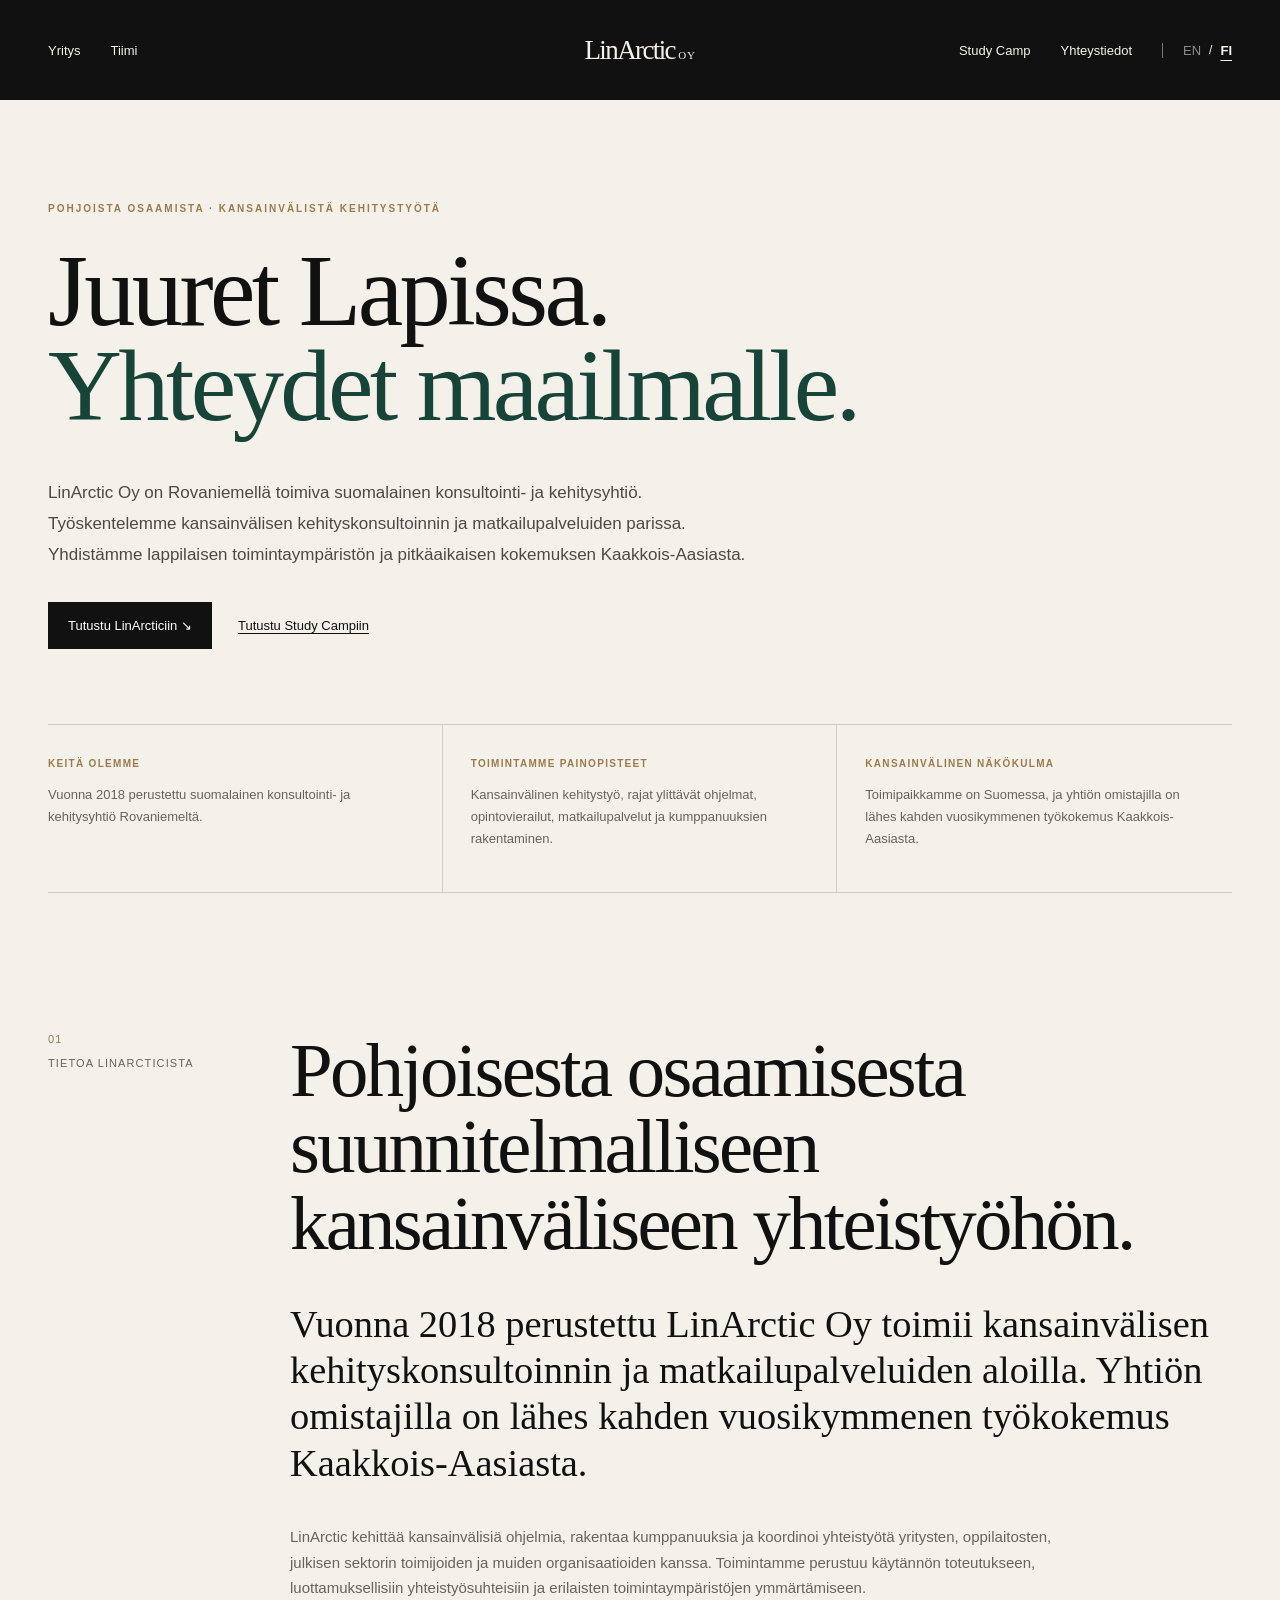
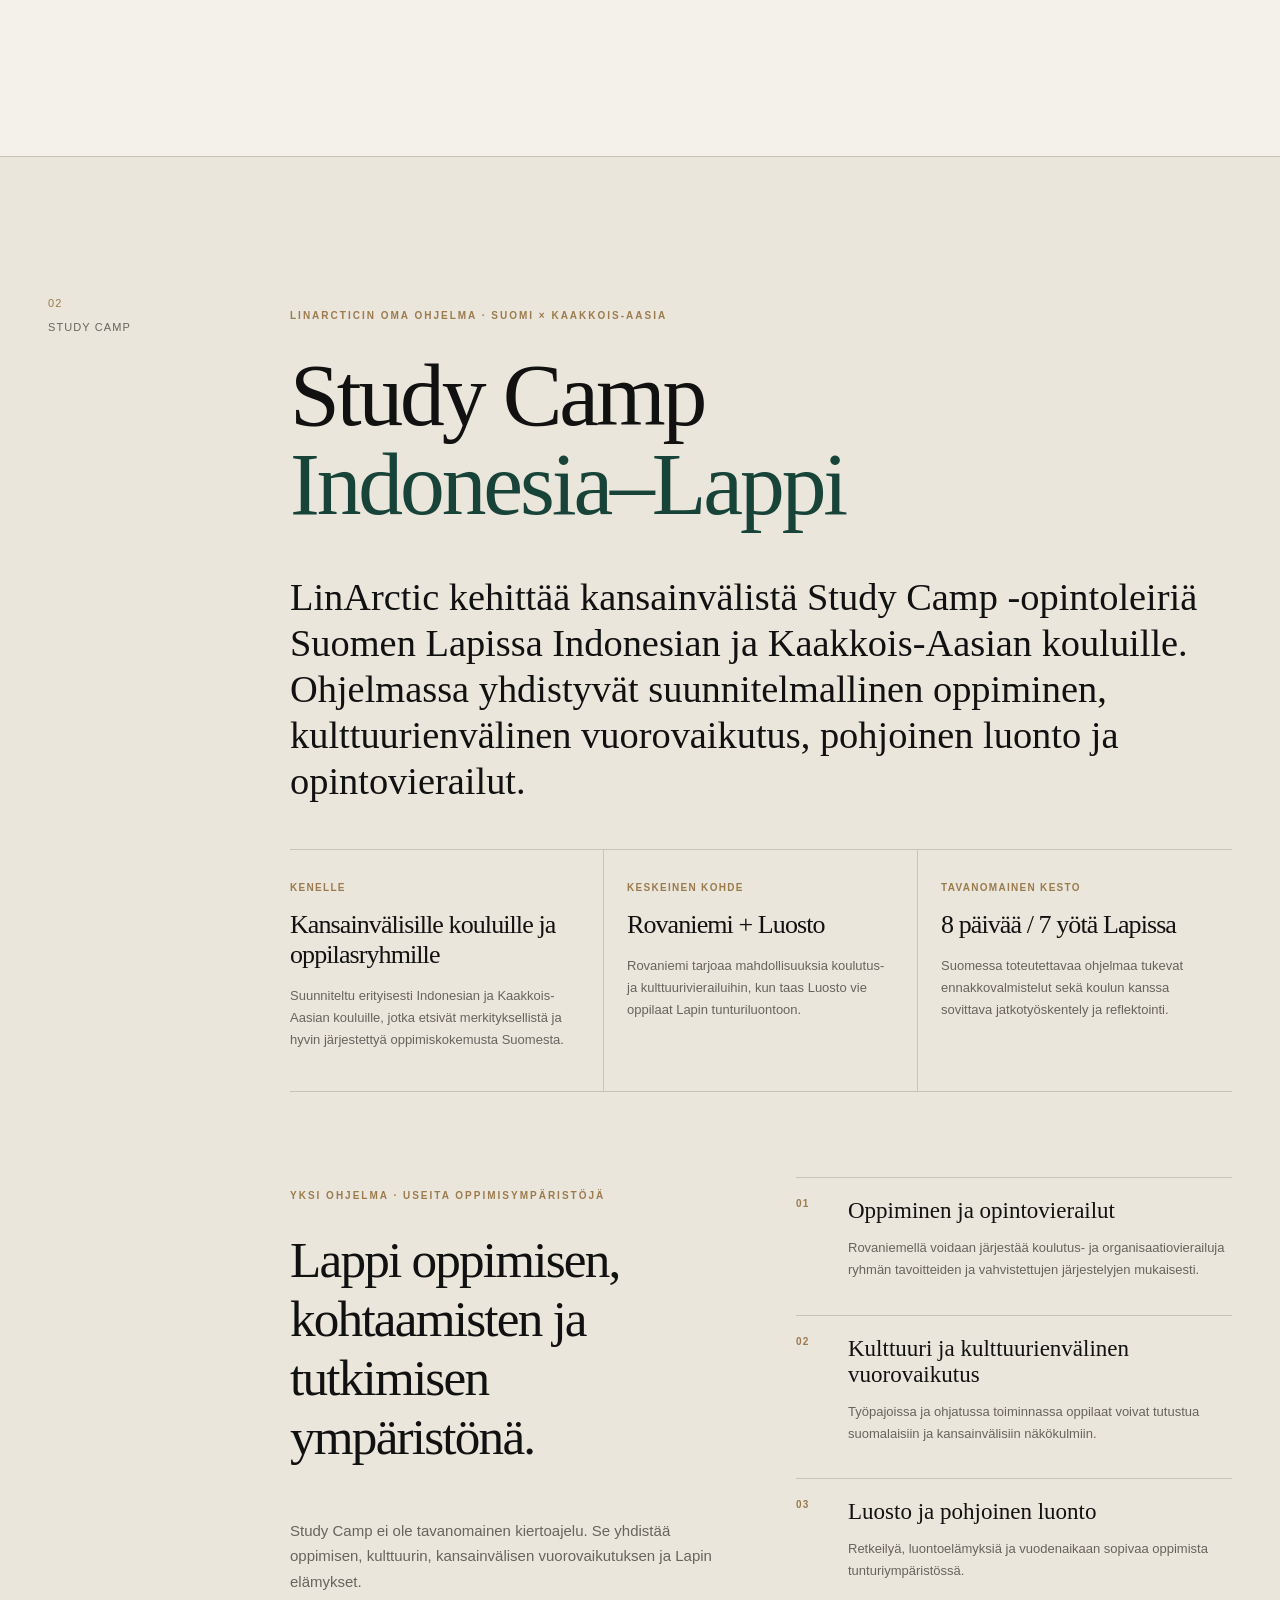
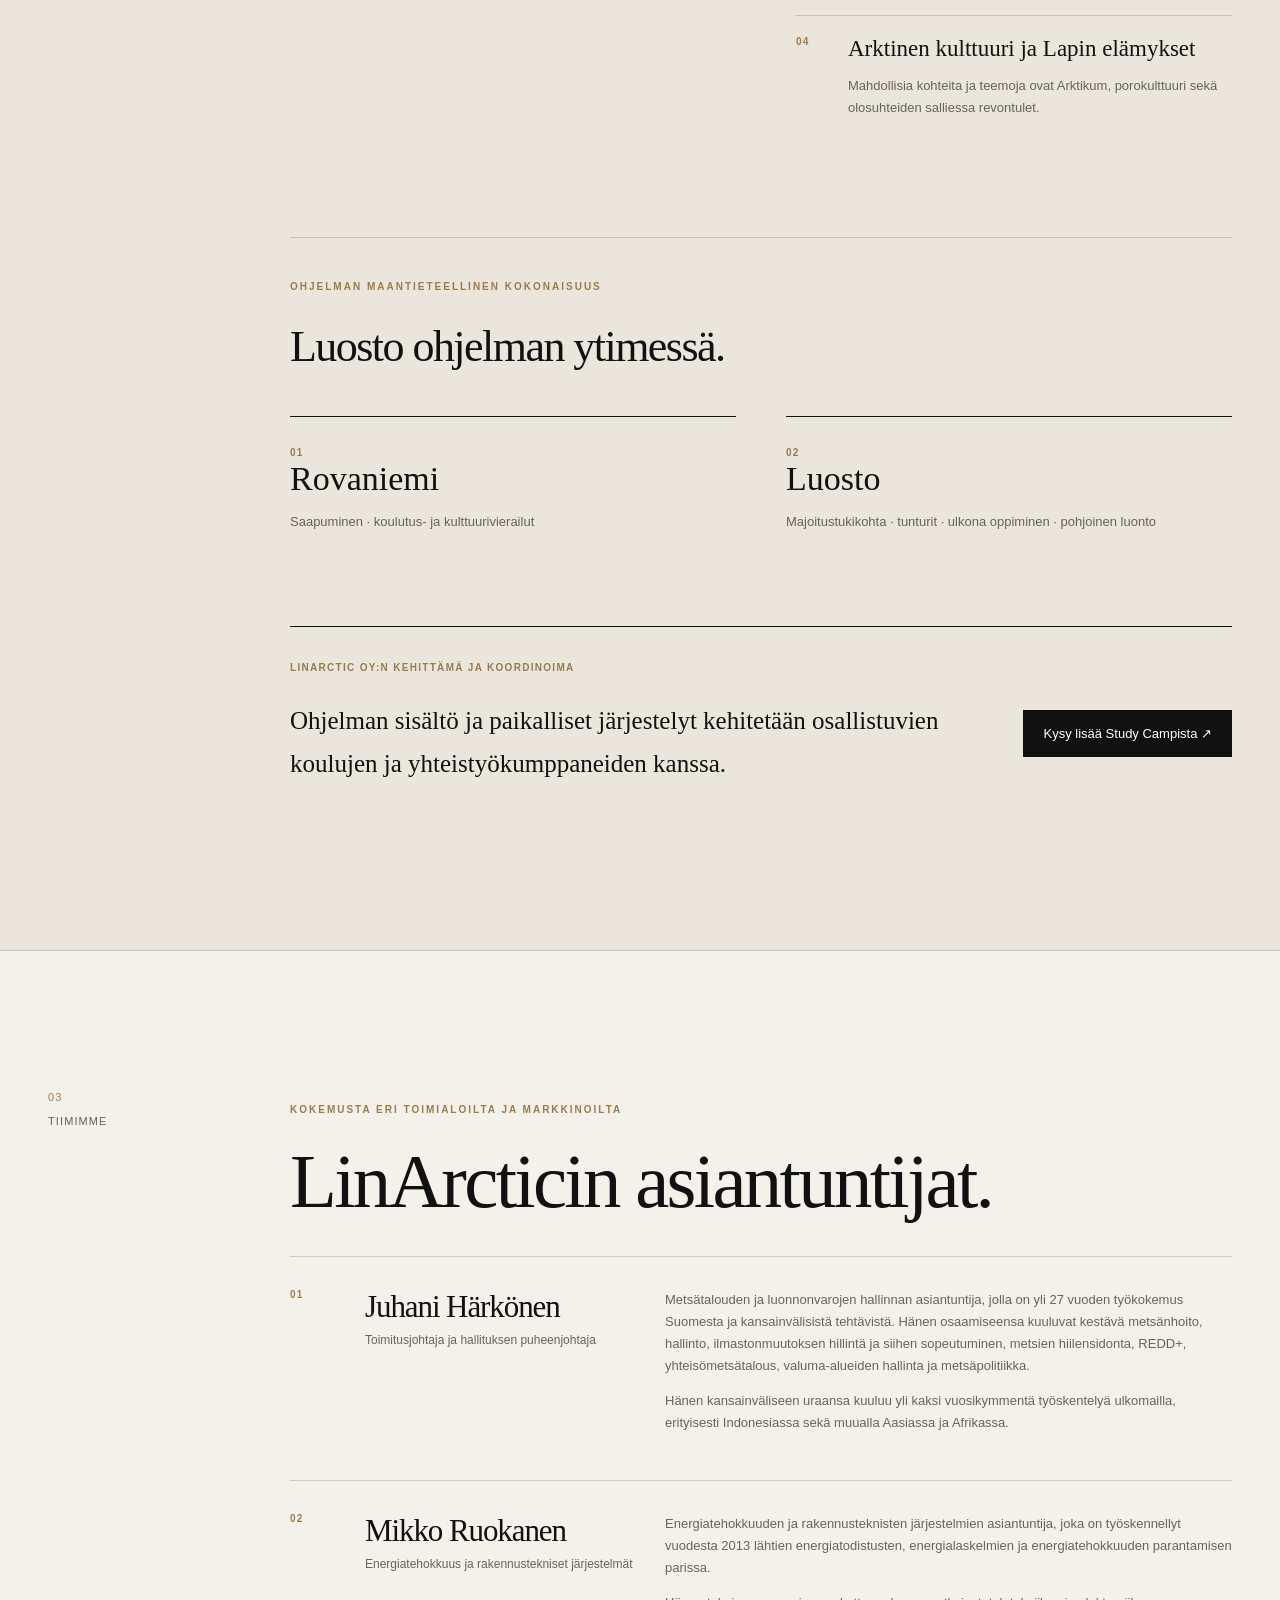
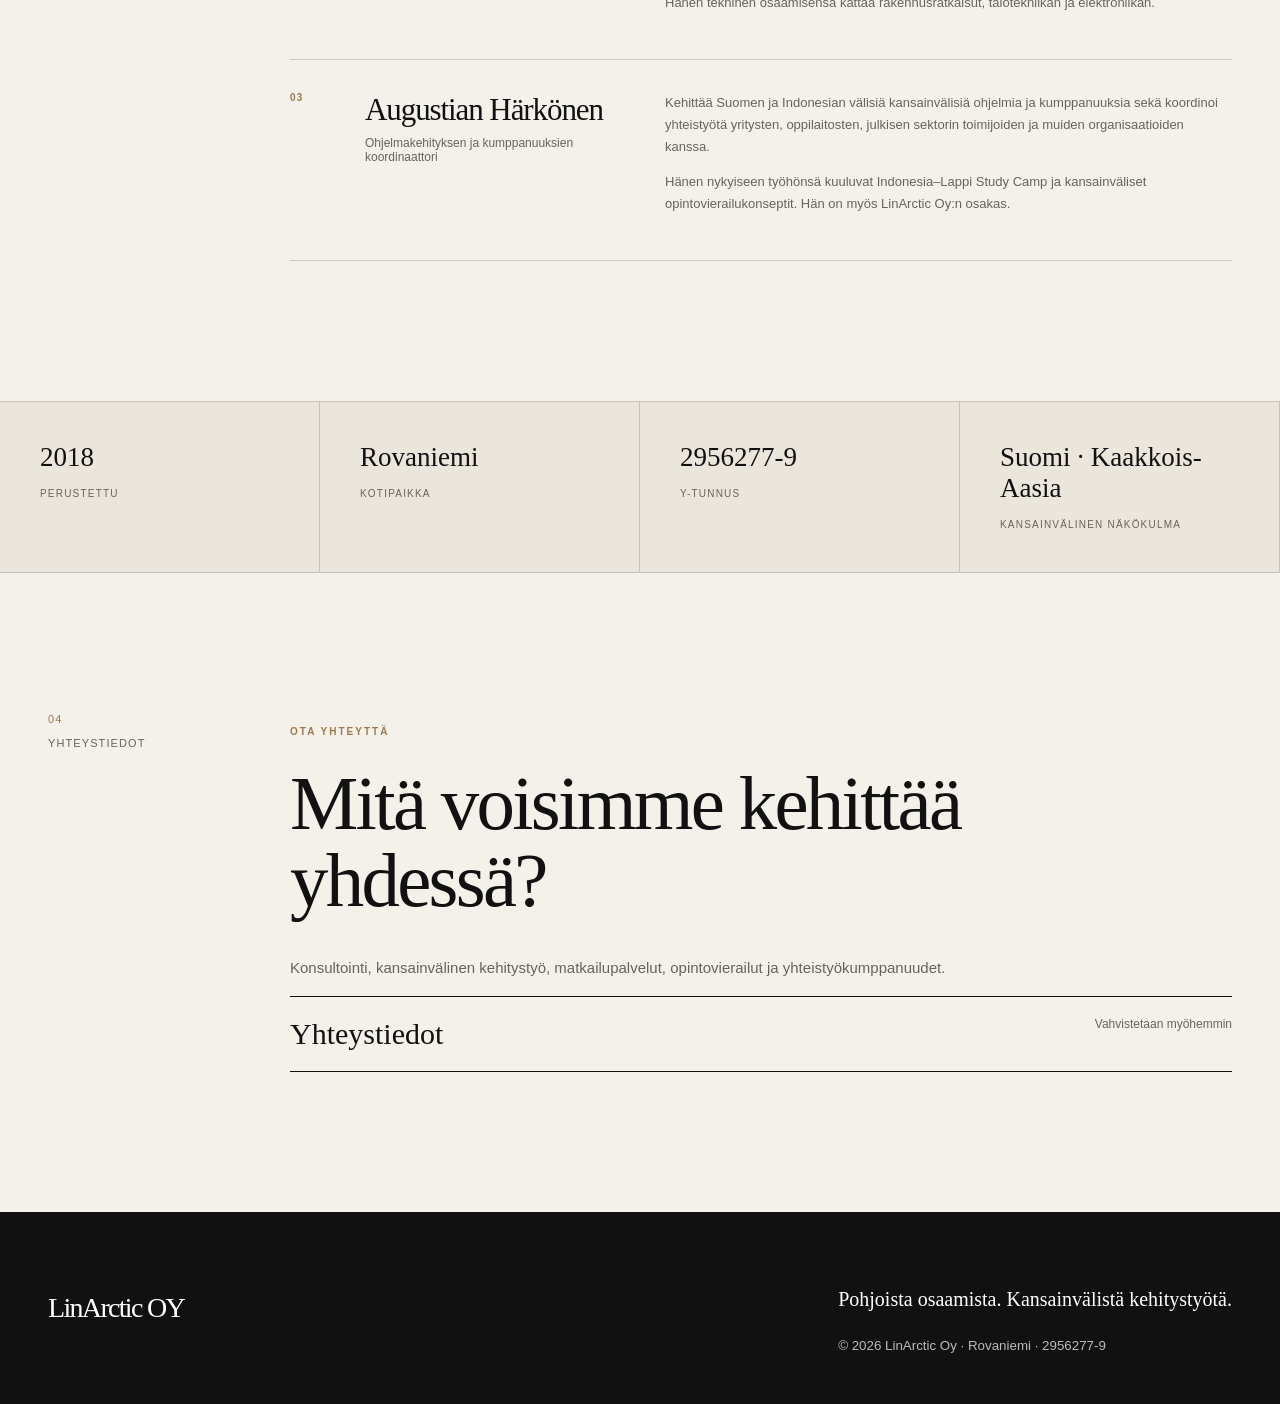
==== fi.html @ 610b87d0 "f" ====
<!doctype html><html lang="fi"><head><meta charset="utf-8"><meta name="viewport" content="width=device-width,initial-scale=1"><meta name="description" content="LinArctic Oy on Rovaniemellä toimiva suomalainen kansainvälisen kehityskonsultoinnin ja matkailupalveluiden yritys."><meta name="theme-color" content="#111111"><title>LinArctic Oy — Pohjoista osaamista · Kansainvälistä kehitystyötä</title><link rel="alternate" hreflang="en" href="index.html"><link rel="alternate" hreflang="fi" href="fi.html"><link rel="stylesheet" href="styles.css"></head><body id="top"><header><div class="nav"><nav class="links"><a href="#about">Yritys</a><a href="#team">Tiimi</a></nav><a class="brand" href="#top" aria-label="LinArctic Oy">LinArctic<span style="font-size:11px;letter-spacing:.06em"> OY</span></a><div class="links right"><a href="#studycamp">Study Camp</a><a href="#contact">Yhteystiedot</a><div class="switch" role="group" aria-label="Language / Kieli"><a href="index.html" lang="en" >EN</a><span>/</span><a href="fi.html" lang="fi" aria-current="page">FI</a></div></div><button class="menu-button" aria-expanded="false" aria-controls="mobile">☰ Menu</button></div><nav class="mobile" id="mobile"><a href="#about">Yritys</a><a href="#team">Tiimi</a><a href="#studycamp">Study Camp</a><a href="#contact">Yhteystiedot</a><div class="switch" role="group" aria-label="Language / Kieli"><a href="index.html" lang="en" >EN</a><span>/</span><a href="fi.html" lang="fi" aria-current="page">FI</a></div></nav></header><main><section class="hero"><p class="eyebrow">POHJOISTA OSAAMISTA · KANSAINVÄLISTÄ KEHITYSTYÖTÄ</p><h1>Juuret Lapissa.<br><span>Yhteydet maailmalle.</span></h1><p class="lead">LinArctic Oy on Rovaniemellä toimiva suomalainen konsultointi- ja kehitysyhtiö. Työskentelemme kansainvälisen kehityskonsultoinnin ja matkailupalveluiden parissa. Yhdistämme lappilaisen toimintaympäristön ja pitkäaikaisen kokemuksen Kaakkois-Aasiasta.</p><div class="buttons"><a class="button" href="#about">Tutustu LinArcticiin ↘</a><a class="textbutton" href="#studycamp">Tutustu Study Campiin</a></div><div class="overview"><article><span class="small-label">Keitä olemme</span><p>Vuonna 2018 perustettu suomalainen konsultointi- ja kehitysyhtiö Rovaniemeltä.</p></article><article><span class="small-label">Toimintamme painopisteet</span><p>Kansainvälinen kehitystyö, rajat ylittävät ohjelmat, opintovierailut, matkailupalvelut ja kumppanuuksien rakentaminen.</p></article><article><span class="small-label">Kansainvälinen näkökulma</span><p>Toimipaikkamme on Suomessa, ja yhtiön omistajilla on lähes kahden vuosikymmenen työkokemus Kaakkois-Aasiasta.</p></article></div></section><section class="section" id="about"><div class="shell split"><div class="side-label"><span>01</span>Tietoa LinArcticista</div><div><h2>Pohjoisesta osaamisesta suunnitelmalliseen kansainväliseen yhteistyöhön.</h2><p class="intro-large">Vuonna 2018 perustettu LinArctic Oy toimii kansainvälisen kehityskonsultoinnin ja matkailupalveluiden aloilla. Yhtiön omistajilla on lähes kahden vuosikymmenen työkokemus Kaakkois-Aasiasta.</p><p class="main-copy">LinArctic kehittää kansainvälisiä ohjelmia, rakentaa kumppanuuksia ja koordinoi yhteistyötä yritysten, oppilaitosten, julkisen sektorin toimijoiden ja muiden organisaatioiden kanssa. Toimintamme perustuu käytännön toteutukseen, luottamuksellisiin yhteistyösuhteisiin ja erilaisten toimintaympäristöjen ymmärtämiseen.</p></div></div></section><section class="section tinted" id="studycamp"><div class="shell split"><div class="side-label"><span>02</span>Study Camp</div><div><p class="eyebrow">LINARCTICIN OMA OHJELMA · SUOMI × KAAKKOIS-AASIA</p><h2 class="programme-title">Study Camp<br><span class="accent">Indonesia–Lappi</span></h2><p class="programme-lead">LinArctic kehittää kansainvälistä Study Camp -opintoleiriä Suomen Lapissa Indonesian ja Kaakkois-Aasian kouluille. Ohjelmassa yhdistyvät suunnitelmallinen oppiminen, kulttuurienvälinen vuorovaikutus, pohjoinen luonto ja opintovierailut.</p><div class="facts"><article><span class="small-label">Kenelle</span><h3>Kansainvälisille kouluille ja oppilasryhmille</h3><p>Suunniteltu erityisesti Indonesian ja Kaakkois-Aasian kouluille, jotka etsivät merkityksellistä ja hyvin järjestettyä oppimiskokemusta Suomesta.</p></article><article><span class="small-label">Keskeinen kohde</span><h3>Rovaniemi + Luosto</h3><p>Rovaniemi tarjoaa mahdollisuuksia koulutus- ja kulttuurivierailuihin, kun taas Luosto vie oppilaat Lapin tunturiluontoon.</p></article><article><span class="small-label">Tavanomainen kesto</span><h3>8 päivää / 7 yötä Lapissa</h3><p>Suomessa toteutettavaa ohjelmaa tukevat ennakkovalmistelut sekä koulun kanssa sovittava jatkotyöskentely ja reflektointi.</p></article></div><div class="steps"><div><p class="eyebrow">YKSI OHJELMA · USEITA OPPIMISYMPÄRISTÖJÄ</p><h3>Lappi oppimisen, kohtaamisten ja tutkimisen ympäristönä.</h3><p class="main-copy">Study Camp ei ole tavanomainen kiertoajelu. Se yhdistää oppimisen, kulttuurin, kansainvälisen vuorovaikutuksen ja Lapin elämykset.</p></div><div><div class="step"><span class="small-label">01</span><div><b>Oppiminen ja opintovierailut</b><p>Rovaniemellä voidaan järjestää koulutus- ja organisaatiovierailuja ryhmän tavoitteiden ja vahvistettujen järjestelyjen mukaisesti.</p></div></div><div class="step"><span class="small-label">02</span><div><b>Kulttuuri ja kulttuurienvälinen vuorovaikutus</b><p>Työpajoissa ja ohjatussa toiminnassa oppilaat voivat tutustua suomalaisiin ja kansainvälisiin näkökulmiin.</p></div></div><div class="step"><span class="small-label">03</span><div><b>Luosto ja pohjoinen luonto</b><p>Retkeilyä, luontoelämyksiä ja vuodenaikaan sopivaa oppimista tunturiympäristössä.</p></div></div><div class="step"><span class="small-label">04</span><div><b>Arktinen kulttuuri ja Lapin elämykset</b><p>Mahdollisia kohteita ja teemoja ovat Arktikum, porokulttuuri sekä olosuhteiden salliessa revontulet.</p></div></div></div></div><div class="route"><p class="eyebrow">OHJELMAN MAANTIETEELLINEN KOKONAISUUS</p><h3>Luosto ohjelman ytimessä.</h3><div class="route-grid"><div><span class="small-label">01</span><br><strong>Rovaniemi</strong><p>Saapuminen · koulutus- ja kulttuurivierailut</p></div><div><span class="small-label">02</span><br><strong>Luosto</strong><p>Majoitustukikohta · tunturit · ulkona oppiminen · pohjoinen luonto</p></div></div></div><div class="enquiry"><div><span class="small-label">LinArctic Oy:n kehittämä ja koordinoima</span><p>Ohjelman sisältö ja paikalliset järjestelyt kehitetään osallistuvien koulujen ja yhteistyökumppaneiden kanssa.</p></div><a class="button" href="#contact">Kysy lisää Study Campista ↗</a></div></div></div></section><section class="section" id="team"><div class="shell split"><div class="side-label"><span>03</span>Tiimimme</div><div><p class="eyebrow">KOKEMUSTA ERI TOIMIALOILTA JA MARKKINOILTA</p><h2>LinArcticin asiantuntijat.</h2><div class="team"><article class="person"><span class="small-label">01</span><div><h3>Juhani Härkönen</h3><div class="role">Toimitusjohtaja ja hallituksen puheenjohtaja</div></div><div class="bio"><p>Metsätalouden ja luonnonvarojen hallinnan asiantuntija, jolla on yli 27 vuoden työkokemus Suomesta ja kansainvälisistä tehtävistä. Hänen osaamiseensa kuuluvat kestävä metsänhoito, hallinto, ilmastonmuutoksen hillintä ja siihen sopeutuminen, metsien hiilensidonta, REDD+, yhteisömetsätalous, valuma-alueiden hallinta ja metsäpolitiikka.</p><p>Hänen kansainväliseen uraansa kuuluu yli kaksi vuosikymmentä työskentelyä ulkomailla, erityisesti Indonesiassa sekä muualla Aasiassa ja Afrikassa.</p></div></article><article class="person"><span class="small-label">02</span><div><h3>Mikko Ruokanen</h3><div class="role">Energiatehokkuus ja rakennustekniset järjestelmät</div></div><div class="bio"><p>Energiatehokkuuden ja rakennusteknisten järjestelmien asiantuntija, joka on työskennellyt vuodesta 2013 lähtien energiatodistusten, energialaskelmien ja energiatehokkuuden parantamisen parissa.</p><p>Hänen tekninen osaamisensa kattaa rakennusratkaisut, talotekniikan ja elektroniikan.</p></div></article><article class="person"><span class="small-label">03</span><div><h3>Augustian Härkönen</h3><div class="role">Ohjelmakehityksen ja kumppanuuksien koordinaattori</div></div><div class="bio"><p>Kehittää Suomen ja Indonesian välisiä kansainvälisiä ohjelmia ja kumppanuuksia sekä koordinoi yhteistyötä yritysten, oppilaitosten, julkisen sektorin toimijoiden ja muiden organisaatioiden kanssa.</p><p>Hänen nykyiseen työhönsä kuuluvat Indonesia–Lappi Study Camp ja kansainväliset opintovierailukonseptit. Hän on myös LinArctic Oy:n osakas.</p></div></article></div></div></div></section><div class="stats"><div><strong>2018</strong><span>Perustettu</span></div><div><strong>Rovaniemi</strong><span>Kotipaikka</span></div><div><strong>2956277-9</strong><span>Y-tunnus</span></div><div><strong>Suomi · Kaakkois-Aasia</strong><span>Kansainvälinen näkökulma</span></div></div><section class="section" id="contact"><div class="shell split"><div class="side-label"><span>04</span>Yhteystiedot</div><div><p class="eyebrow">OTA YHTEYTTÄ</p><h2>Mitä voisimme kehittää yhdessä?</h2><p class="main-copy">Konsultointi, kansainvälinen kehitystyö, matkailupalvelut, opintovierailut ja yhteistyökumppanuudet.</p><div class="pending"><span>Yhteystiedot</span><em>Vahvistetaan myöhemmin</em></div></div></div></section></main><footer><div class="foot"><div class="brand">LinArctic OY</div><div><p>Pohjoista osaamista. Kansainvälistä kehitystyötä.</p><small>© 2026 LinArctic Oy · Rovaniemi · 2956277-9</small></div></div></footer><script src="script.js"></script></body></html>
---- styles.css ----
:root{--paper:#f4f1eb;--paper2:#ebe6dc;--ink:#111;--muted:#67635d;--pine:#174338;--accent:#9b7b4d;--line:rgba(17,17,17,.16);--display:Georgia,serif;--sans:Arial,Helvetica,sans-serif}*{box-sizing:border-box}html{scroll-behavior:smooth}body{margin:0;background:var(--paper);color:var(--ink);font-family:var(--sans)}a{color:inherit;text-decoration:none}h1,h2,h3{font-family:var(--display);font-weight:400;margin-top:0;letter-spacing:-.035em}p{line-height:1.7}header{background:#111;color:#f6f2e9;position:sticky;top:0;z-index:10}.nav{max-width:1440px;margin:auto;min-height:100px;padding:0 48px;display:grid;grid-template-columns:1fr auto 1fr;gap:30px;align-items:center}.links{display:flex;gap:30px;align-items:center}.links.right{justify-content:flex-end}.links a{font-size:13px}.brand{font-family:Georgia,serif;font-size:27px;letter-spacing:-.06em;white-space:nowrap}.switch{display:flex;align-items:center;gap:8px;border-left:1px solid #777;padding-left:20px;font-size:12px}.switch a{opacity:.55}.switch a[aria-current=page]{opacity:1;font-weight:bold;text-decoration:underline;text-underline-offset:5px}.menu-button{display:none}.mobile{display:none}.hero,.shell{max-width:1440px;margin:auto;padding-left:48px;padding-right:48px}.hero{padding-top:90px}.eyebrow{color:var(--accent);text-transform:uppercase;font-size:10px;font-weight:bold;letter-spacing:.20em;margin-bottom:26px}.hero h1{max-width:1150px;font-size:clamp(65px,8vw,120px);line-height:.93;margin-bottom:45px}.hero h1 span,.accent{color:var(--pine)}.lead{font-size:17px;color:#4d4944;max-width:720px;line-height:1.8}.buttons{display:flex;gap:26px;align-items:center;margin:32px 0 75px}.button{background:#111;color:white;padding:16px 20px;font-size:13px}.textbutton{font-size:13px;border-bottom:1px solid}.overview{display:grid;grid-template-columns:repeat(3,1fr);border-top:1px solid var(--line);border-bottom:1px solid var(--line)}.overview article{padding:28px;border-right:1px solid var(--line)}.overview article:first-child{padding-left:0}.overview article:last-child{border-right:0}.small-label{font-size:10px;text-transform:uppercase;letter-spacing:.13em;color:var(--accent);font-weight:700}.overview p{color:var(--muted);font-size:13px}.section{padding:140px 0}.section.tinted{background:var(--paper2);border-top:1px solid var(--line);border-bottom:1px solid var(--line)}.split{display:grid;grid-template-columns:170px 1fr;gap:72px}.side-label{font-size:11px;letter-spacing:.1em;color:var(--muted);text-transform:uppercase}.side-label span{display:block;color:var(--accent);margin-bottom:12px}.section h2{font-size:clamp(50px,6vw,84px);line-height:1;margin-bottom:35px}.intro-large{font-family:Georgia,serif;font-size:clamp(27px,3vw,41px);line-height:1.2;max-width:1000px}.main-copy{color:var(--muted);max-width:800px;font-size:15px}.programme-title{font-size:clamp(55px,7vw,97px)!important}.programme-lead{font-family:Georgia,serif;font-size:clamp(27px,3vw,43px);line-height:1.2;margin:45px 0}.facts{display:grid;grid-template-columns:repeat(3,1fr);border-top:1px solid var(--line);border-bottom:1px solid var(--line)}.facts article{padding:27px 23px;border-right:1px solid var(--line)}.facts article:first-child{padding-left:0}.facts article:last-child{border-right:0}.facts h3{font-size:26px;margin:15px 0}.facts p,.step p{color:var(--muted);font-size:13px}.steps{display:grid;grid-template-columns:1fr 1fr;gap:70px;margin-top:85px}.steps h3{font-size:clamp(36px,4vw,57px)}.step{display:grid;grid-template-columns:40px 1fr;gap:12px;border-top:1px solid var(--line);padding:20px 0}.step b{font-family:Georgia,serif;font-weight:400;font-size:23px}.route{border-top:1px solid var(--line);margin-top:85px;padding-top:30px}.route h3{font-size:44px}.route-grid{display:grid;grid-template-columns:1fr 1fr;gap:50px;margin-top:30px}.route-grid div{border-top:1px solid var(--ink);padding-top:25px}.route-grid strong{font-family:Georgia,serif;font-size:34px;font-weight:normal}.route-grid p{color:var(--muted);font-size:13px}.enquiry{border-top:1px solid var(--ink);display:flex;align-items:center;justify-content:space-between;gap:30px;margin-top:80px;padding-top:30px}.enquiry p{font-family:Georgia,serif;font-size:25px;max-width:650px}.team{border-top:1px solid var(--line)}.person{display:grid;grid-template-columns:45px 270px 1fr;gap:30px;border-bottom:1px solid var(--line);padding:32px 0}.person h3{font-size:31px;margin-bottom:8px}.person .role{font-size:12px;color:var(--muted)}.bio p{font-size:13px;color:var(--muted);margin-top:0}.stats{background:var(--paper2);display:grid;grid-template-columns:repeat(4,1fr);border-top:1px solid var(--line);border-bottom:1px solid var(--line)}.stats div{padding:40px;border-right:1px solid var(--line)}.stats strong{display:block;font-family:Georgia,serif;font-size:27px;font-weight:normal;margin-bottom:10px}.stats span{font-size:10px;text-transform:uppercase;letter-spacing:.12em;color:var(--muted)}.pending{border-top:1px solid;border-bottom:1px solid;padding:20px 0;display:flex;justify-content:space-between;font-family:Georgia,serif;font-size:30px}.pending em{font-family:Arial,sans-serif;color:var(--muted);font-size:12px;font-style:normal}footer{background:#111;color:white;padding:50px 48px}.foot{max-width:1344px;margin:auto;display:flex;justify-content:space-between;align-items:center;gap:40px}.foot .brand{font-size:28px}.foot p{font-family:Georgia,serif;font-size:20px}.foot small{color:#bbb}@media(max-width:980px){.nav{grid-template-columns:1fr auto;min-height:80px;padding:0 22px}.links{display:none}.brand{font-size:25px}.menu-button{display:block;border:1px solid #666;background:transparent;color:white;padding:10px 14px;cursor:pointer}.mobile.open{display:flex;flex-direction:column;padding:20px 22px;gap:20px;border-top:1px solid #333}.mobile a{font-size:16px}.mobile .switch{border-left:0;padding:0}.hero,.shell{padding-left:22px;padding-right:22px}.hero{padding-top:55px}.hero h1{font-size:clamp(50px,13vw,80px)}.split{grid-template-columns:1fr;gap:30px}.section{padding:95px 0}.overview,.facts,.steps,.route-grid{grid-template-columns:1fr}.overview article,.facts article{border-right:0;border-bottom:1px solid var(--line);padding-left:0}.steps{gap:30px}.person{grid-template-columns:40px 1fr}.bio{grid-column:2}.stats{grid-template-columns:repeat(2,1fr)}.enquiry{align-items:flex-start;flex-direction:column}}@media(max-width:620px){.hero h1{font-size:clamp(48px,14vw,67px)}.section h2{font-size:clamp(44px,11vw,65px)}.buttons,.foot{flex-direction:column;align-items:flex-start}.facts h3{font-size:25px}.person{grid-template-columns:1fr;gap:8px}.bio{grid-column:1}.stats{grid-template-columns:1fr}.stats div{padding:25px}.pending{flex-direction:column;gap:12px;font-size:24px}.foot{gap:5px}footer{padding:35px 22px}}
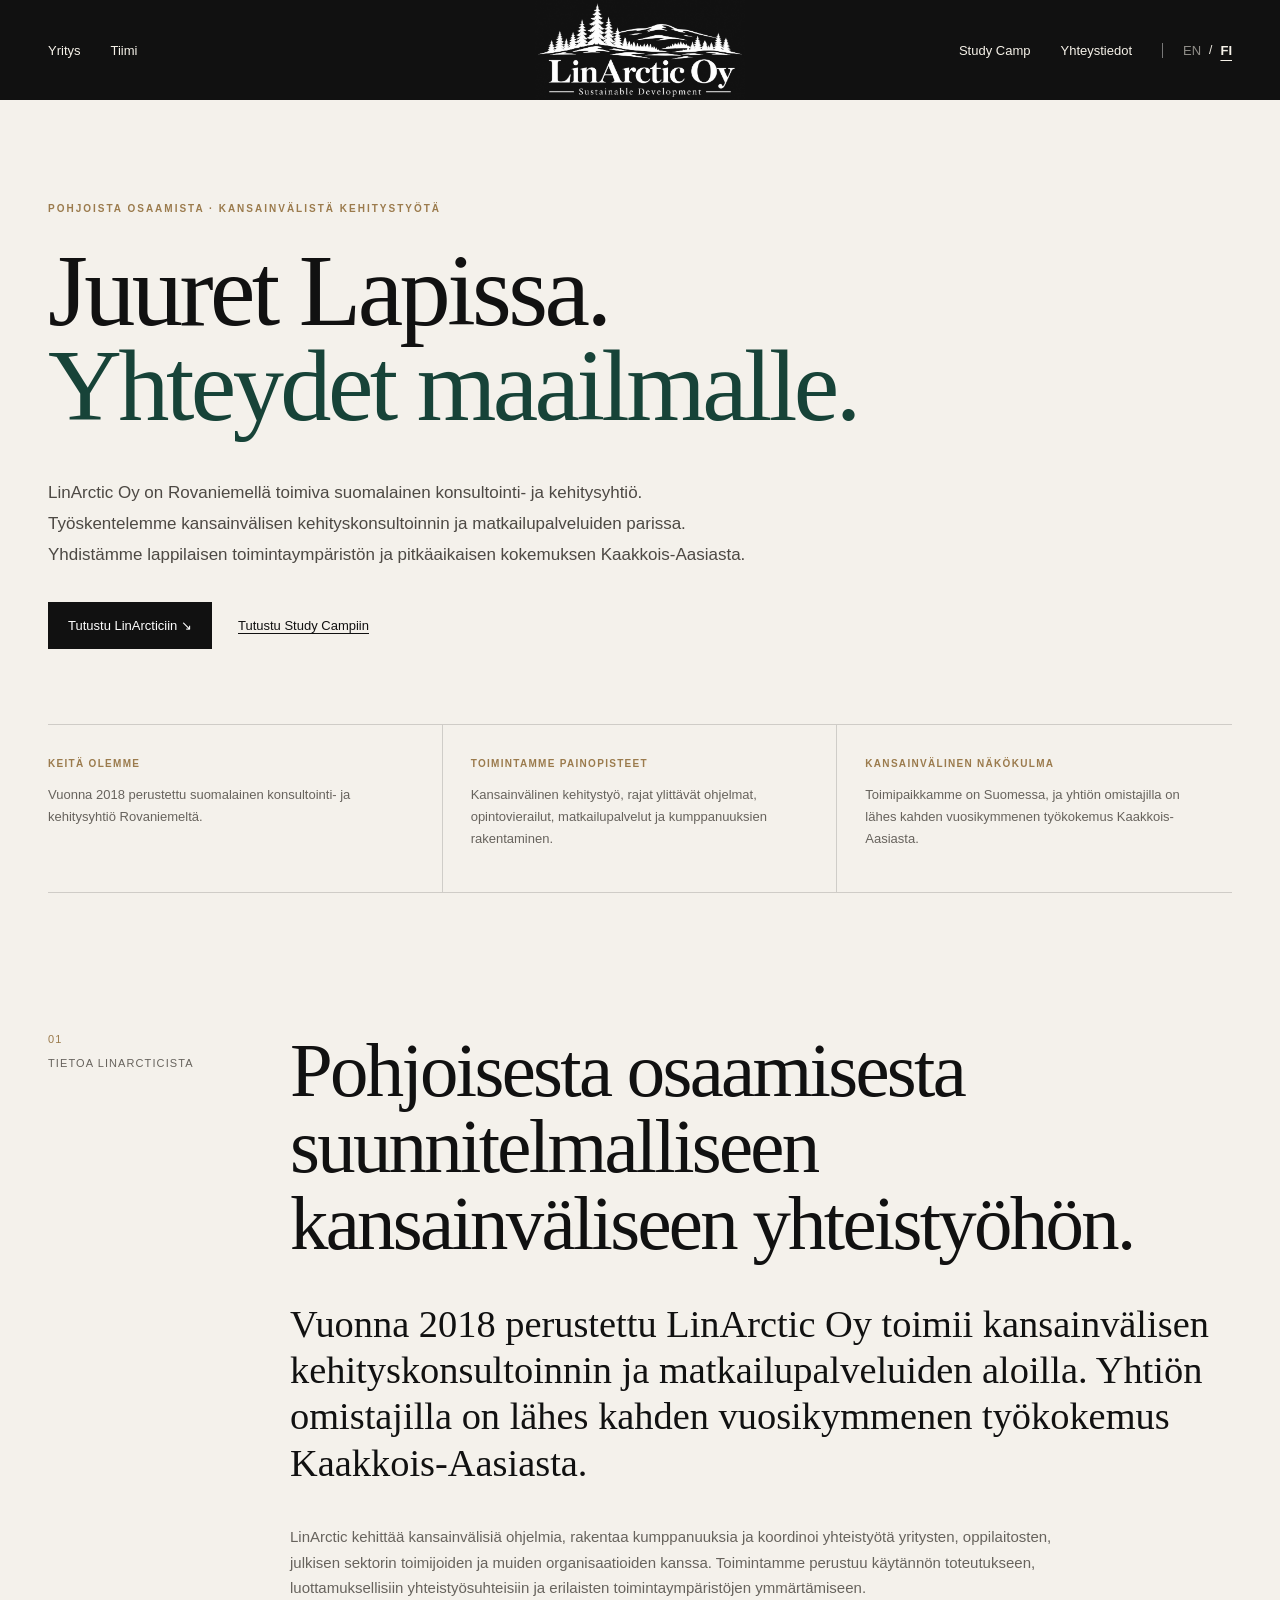
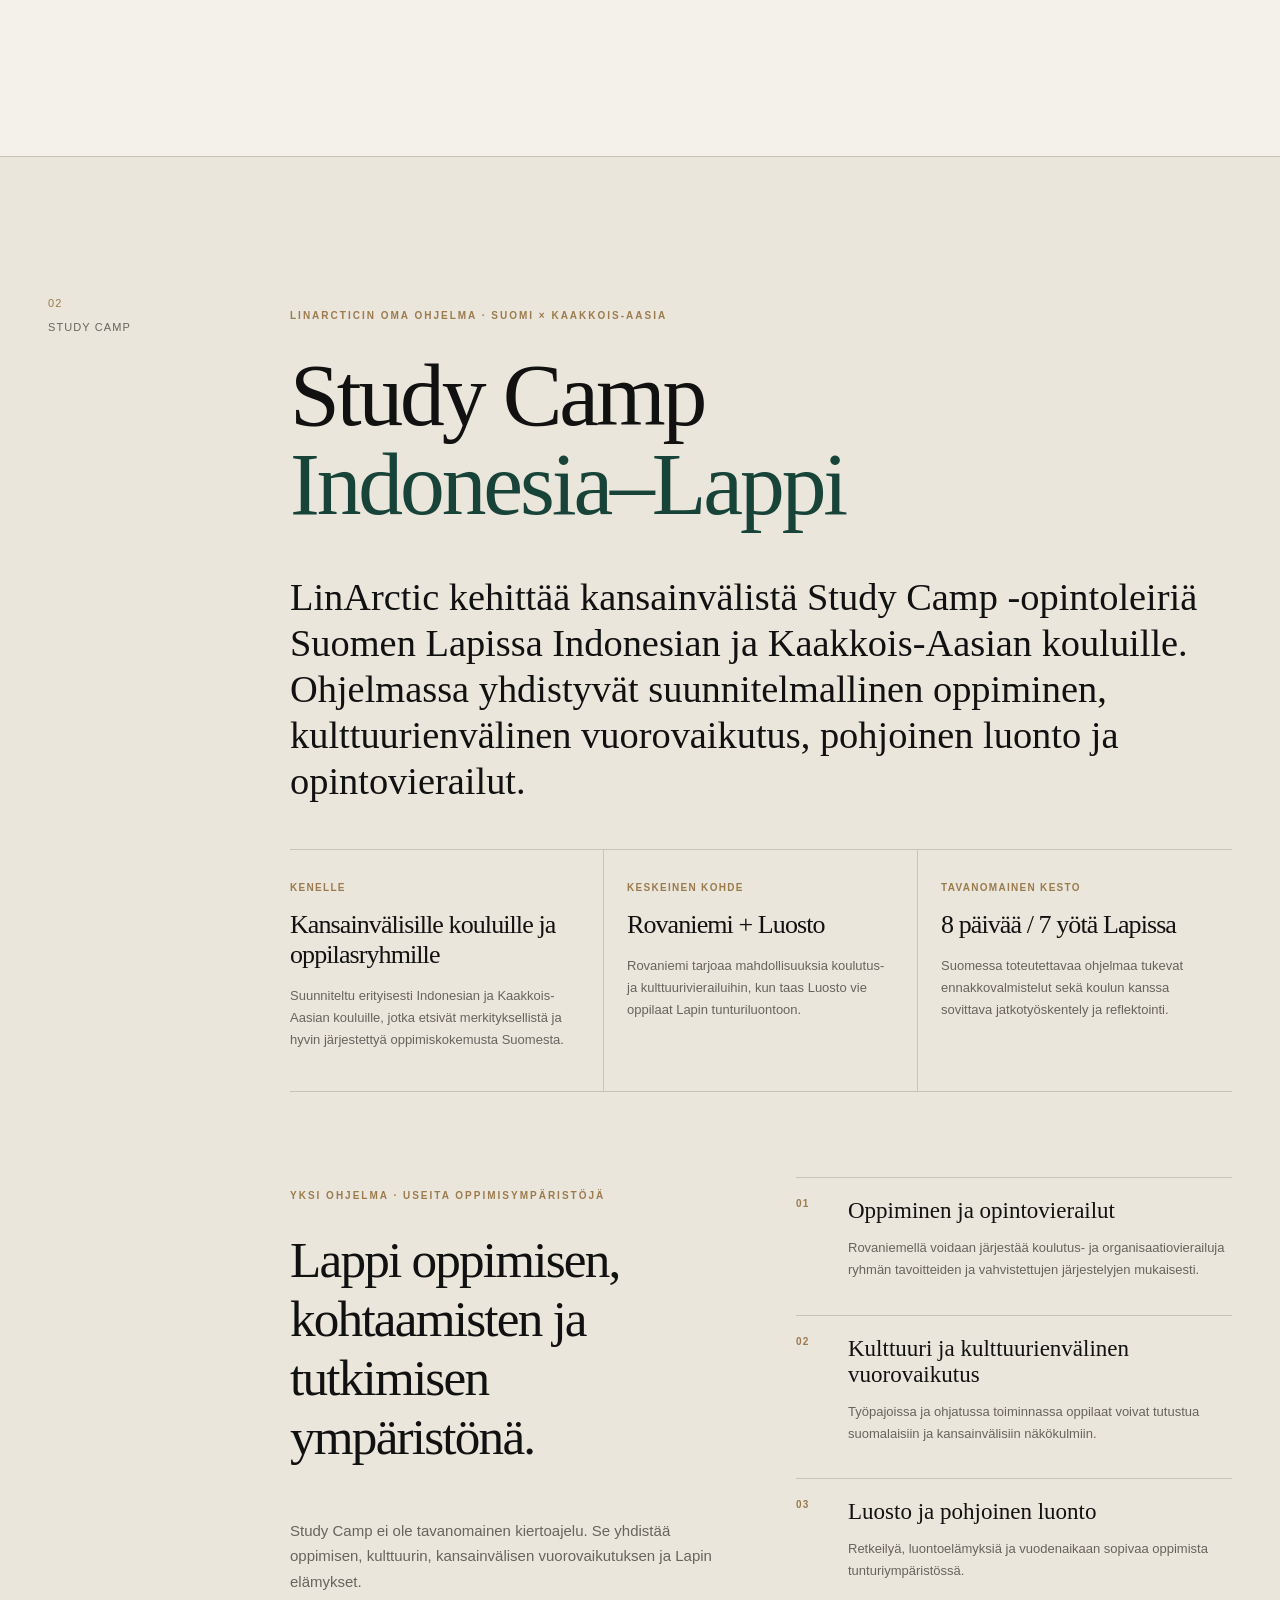
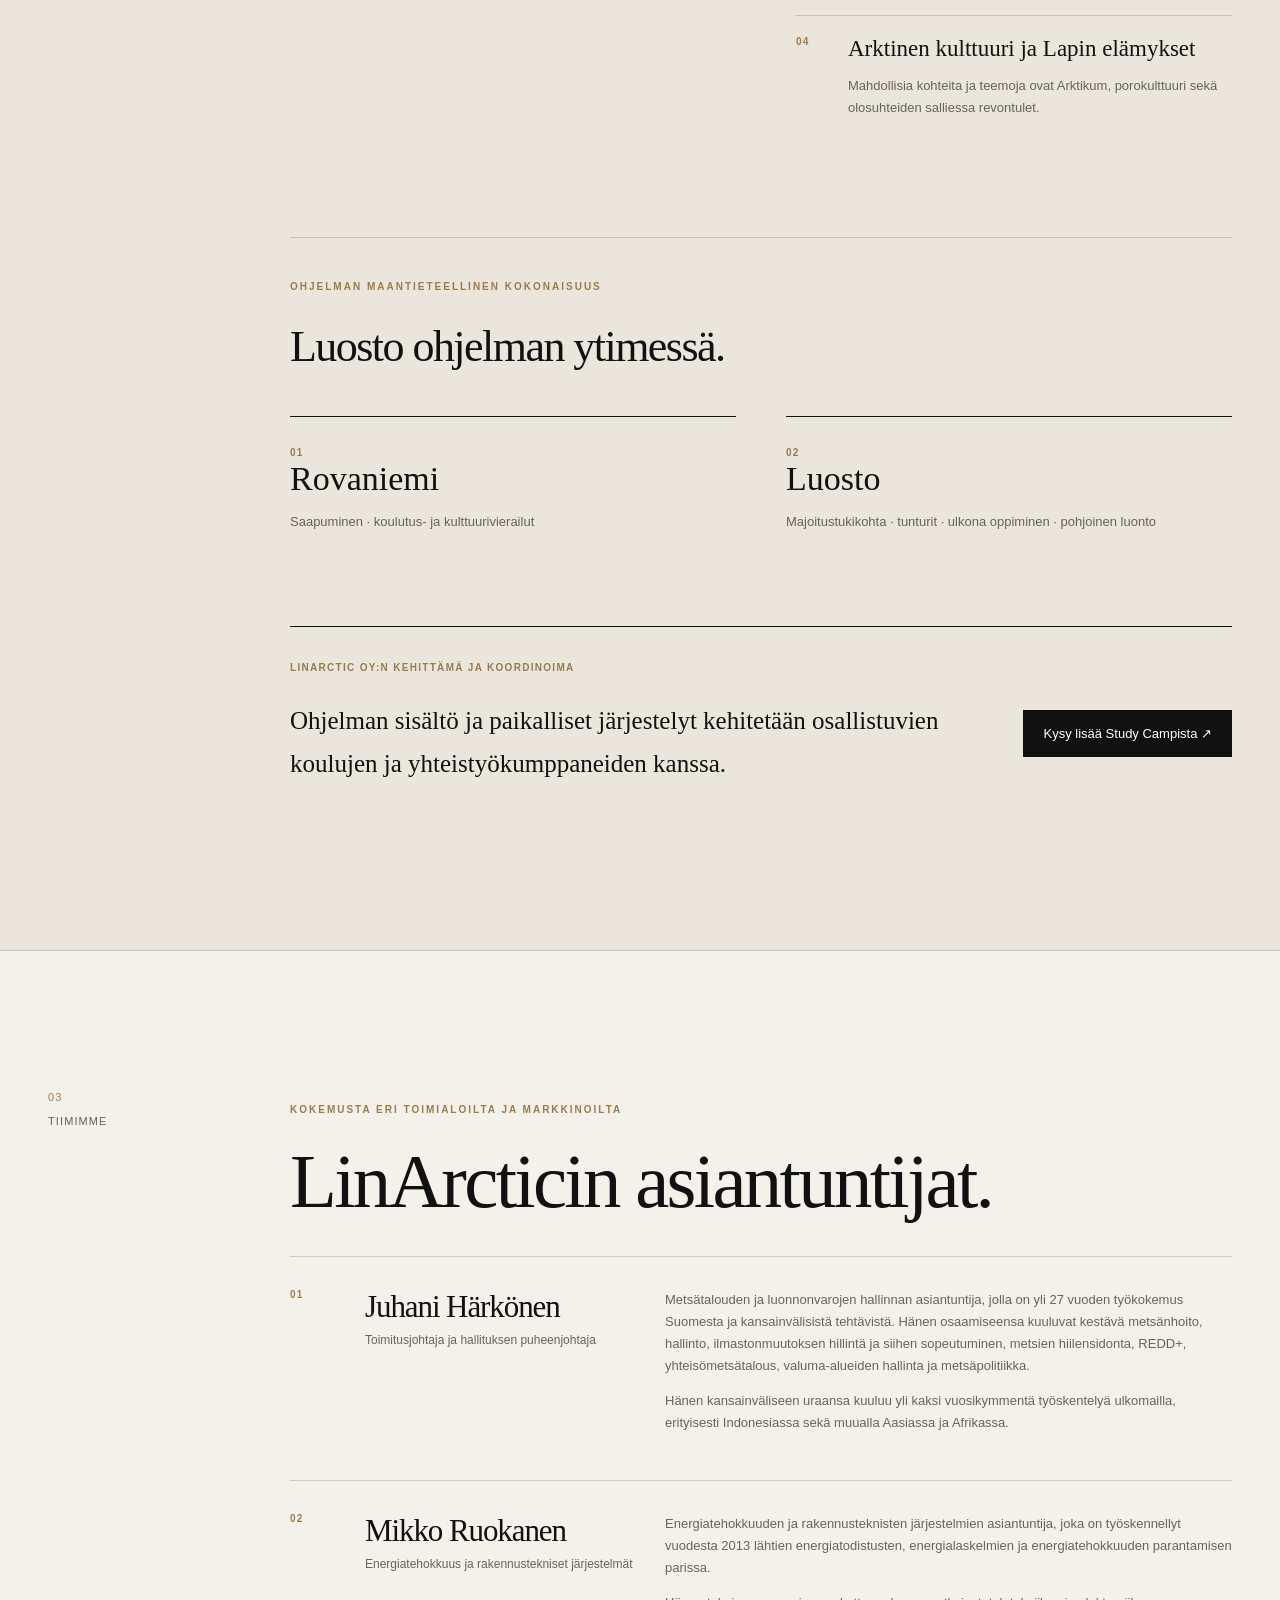
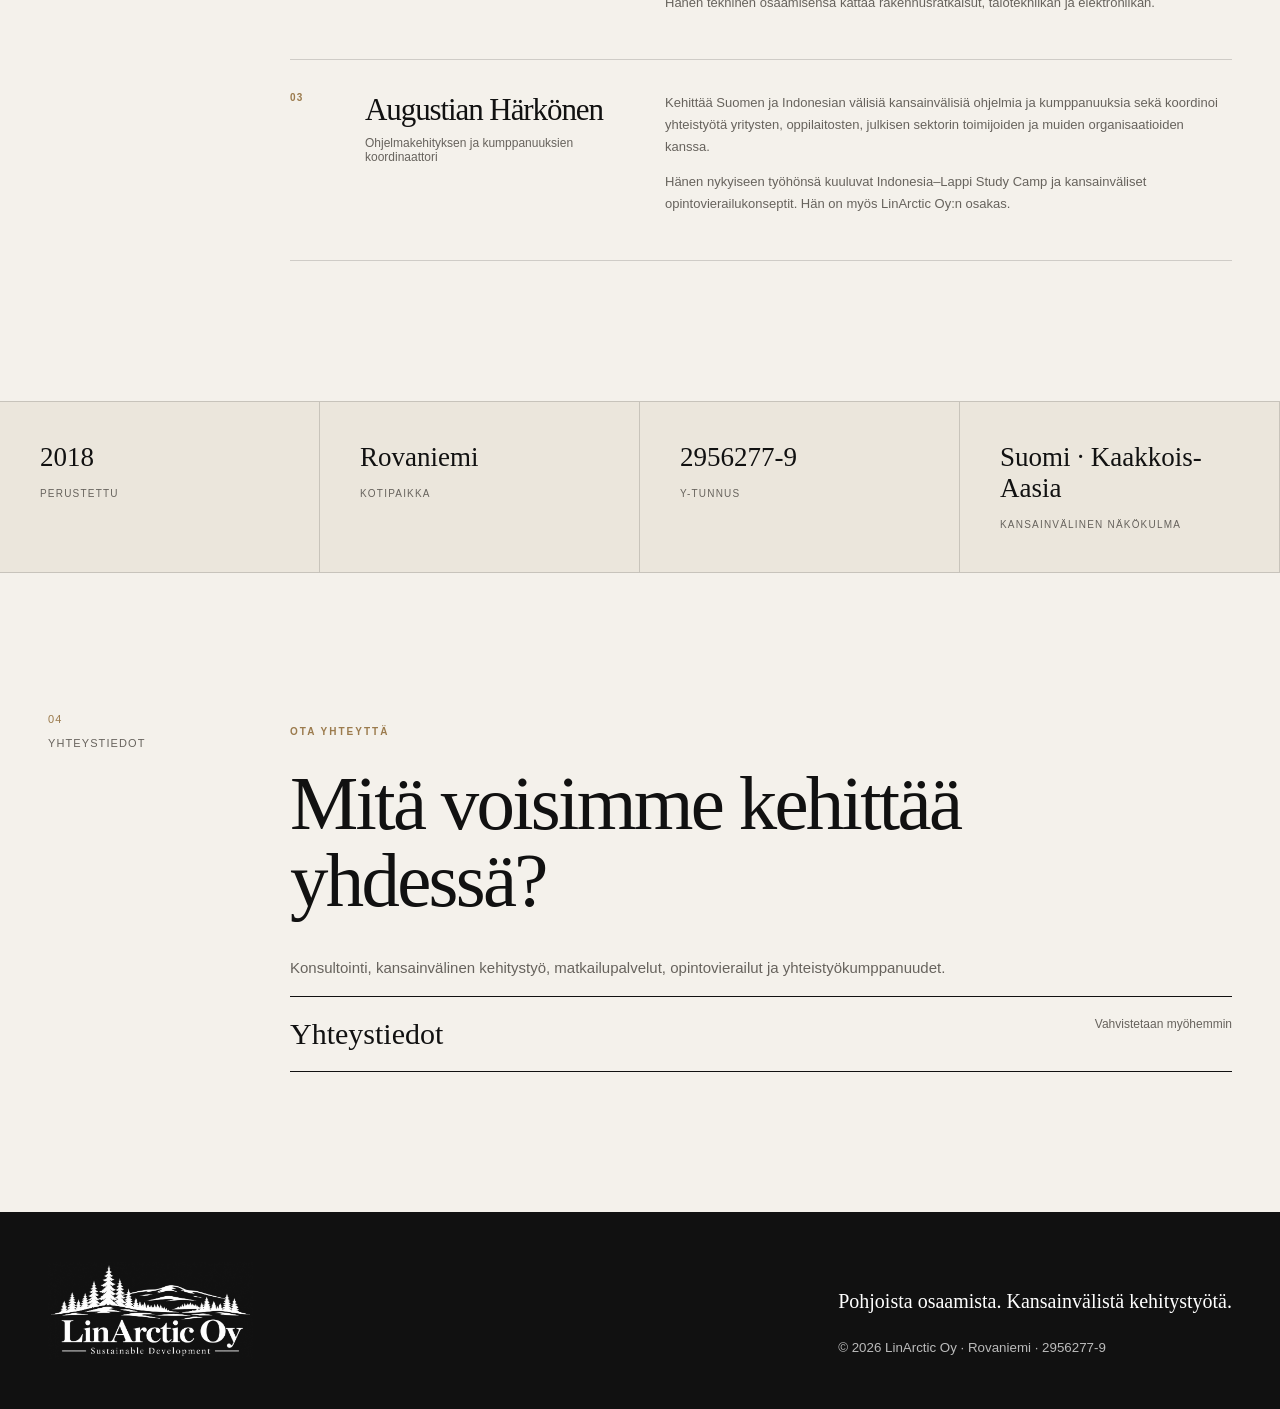
==== commit 17ce6295: "g" ====
--- a/fi.html
+++ b/fi.html
@@ -1 +1 @@
-<!doctype html><html lang="fi"><head><meta charset="utf-8"><meta name="viewport" content="width=device-width,initial-scale=1"><meta name="description" content="LinArctic Oy on Rovaniemellä toimiva suomalainen kansainvälisen kehityskonsultoinnin ja matkailupalveluiden yritys."><meta name="theme-color" content="#111111"><title>LinArctic Oy — Pohjoista osaamista · Kansainvälistä kehitystyötä</title><link rel="alternate" hreflang="en" href="index.html"><link rel="alternate" hreflang="fi" href="fi.html"><link rel="stylesheet" href="styles.css"></head><body id="top"><header><div class="nav"><nav class="links"><a href="#about">Yritys</a><a href="#team">Tiimi</a></nav><a class="brand" href="#top" aria-label="LinArctic Oy">LinArctic<span style="font-size:11px;letter-spacing:.06em"> OY</span></a><div class="links right"><a href="#studycamp">Study Camp</a><a href="#contact">Yhteystiedot</a><div class="switch" role="group" aria-label="Language / Kieli"><a href="index.html" lang="en" >EN</a><span>/</span><a href="fi.html" lang="fi" aria-current="page">FI</a></div></div><button class="menu-button" aria-expanded="false" aria-controls="mobile">☰ Menu</button></div><nav class="mobile" id="mobile"><a href="#about">Yritys</a><a href="#team">Tiimi</a><a href="#studycamp">Study Camp</a><a href="#contact">Yhteystiedot</a><div class="switch" role="group" aria-label="Language / Kieli"><a href="index.html" lang="en" >EN</a><span>/</span><a href="fi.html" lang="fi" aria-current="page">FI</a></div></nav></header><main><section class="hero"><p class="eyebrow">POHJOISTA OSAAMISTA · KANSAINVÄLISTÄ KEHITYSTYÖTÄ</p><h1>Juuret Lapissa.<br><span>Yhteydet maailmalle.</span></h1><p class="lead">LinArctic Oy on Rovaniemellä toimiva suomalainen konsultointi- ja kehitysyhtiö. Työskentelemme kansainvälisen kehityskonsultoinnin ja matkailupalveluiden parissa. Yhdistämme lappilaisen toimintaympäristön ja pitkäaikaisen kokemuksen Kaakkois-Aasiasta.</p><div class="buttons"><a class="button" href="#about">Tutustu LinArcticiin ↘</a><a class="textbutton" href="#studycamp">Tutustu Study Campiin</a></div><div class="overview"><article><span class="small-label">Keitä olemme</span><p>Vuonna 2018 perustettu suomalainen konsultointi- ja kehitysyhtiö Rovaniemeltä.</p></article><article><span class="small-label">Toimintamme painopisteet</span><p>Kansainvälinen kehitystyö, rajat ylittävät ohjelmat, opintovierailut, matkailupalvelut ja kumppanuuksien rakentaminen.</p></article><article><span class="small-label">Kansainvälinen näkökulma</span><p>Toimipaikkamme on Suomessa, ja yhtiön omistajilla on lähes kahden vuosikymmenen työkokemus Kaakkois-Aasiasta.</p></article></div></section><section class="section" id="about"><div class="shell split"><div class="side-label"><span>01</span>Tietoa LinArcticista</div><div><h2>Pohjoisesta osaamisesta suunnitelmalliseen kansainväliseen yhteistyöhön.</h2><p class="intro-large">Vuonna 2018 perustettu LinArctic Oy toimii kansainvälisen kehityskonsultoinnin ja matkailupalveluiden aloilla. Yhtiön omistajilla on lähes kahden vuosikymmenen työkokemus Kaakkois-Aasiasta.</p><p class="main-copy">LinArctic kehittää kansainvälisiä ohjelmia, rakentaa kumppanuuksia ja koordinoi yhteistyötä yritysten, oppilaitosten, julkisen sektorin toimijoiden ja muiden organisaatioiden kanssa. Toimintamme perustuu käytännön toteutukseen, luottamuksellisiin yhteistyösuhteisiin ja erilaisten toimintaympäristöjen ymmärtämiseen.</p></div></div></section><section class="section tinted" id="studycamp"><div class="shell split"><div class="side-label"><span>02</span>Study Camp</div><div><p class="eyebrow">LINARCTICIN OMA OHJELMA · SUOMI × KAAKKOIS-AASIA</p><h2 class="programme-title">Study Camp<br><span class="accent">Indonesia–Lappi</span></h2><p class="programme-lead">LinArctic kehittää kansainvälistä Study Camp -opintoleiriä Suomen Lapissa Indonesian ja Kaakkois-Aasian kouluille. Ohjelmassa yhdistyvät suunnitelmallinen oppiminen, kulttuurienvälinen vuorovaikutus, pohjoinen luonto ja opintovierailut.</p><div class="facts"><article><span class="small-label">Kenelle</span><h3>Kansainvälisille kouluille ja oppilasryhmille</h3><p>Suunniteltu erityisesti Indonesian ja Kaakkois-Aasian kouluille, jotka etsivät merkityksellistä ja hyvin järjestettyä oppimiskokemusta Suomesta.</p></article><article><span class="small-label">Keskeinen kohde</span><h3>Rovaniemi + Luosto</h3><p>Rovaniemi tarjoaa mahdollisuuksia koulutus- ja kulttuurivierailuihin, kun taas Luosto vie oppilaat Lapin tunturiluontoon.</p></article><article><span class="small-label">Tavanomainen kesto</span><h3>8 päivää / 7 yötä Lapissa</h3><p>Suomessa toteutettavaa ohjelmaa tukevat ennakkovalmistelut sekä koulun kanssa sovittava jatkotyöskentely ja reflektointi.</p></article></div><div class="steps"><div><p class="eyebrow">YKSI OHJELMA · USEITA OPPIMISYMPÄRISTÖJÄ</p><h3>Lappi oppimisen, kohtaamisten ja tutkimisen ympäristönä.</h3><p class="main-copy">Study Camp ei ole tavanomainen kiertoajelu. Se yhdistää oppimisen, kulttuurin, kansainvälisen vuorovaikutuksen ja Lapin elämykset.</p></div><div><div class="step"><span class="small-label">01</span><div><b>Oppiminen ja opintovierailut</b><p>Rovaniemellä voidaan järjestää koulutus- ja organisaatiovierailuja ryhmän tavoitteiden ja vahvistettujen järjestelyjen mukaisesti.</p></div></div><div class="step"><span class="small-label">02</span><div><b>Kulttuuri ja kulttuurienvälinen vuorovaikutus</b><p>Työpajoissa ja ohjatussa toiminnassa oppilaat voivat tutustua suomalaisiin ja kansainvälisiin näkökulmiin.</p></div></div><div class="step"><span class="small-label">03</span><div><b>Luosto ja pohjoinen luonto</b><p>Retkeilyä, luontoelämyksiä ja vuodenaikaan sopivaa oppimista tunturiympäristössä.</p></div></div><div class="step"><span class="small-label">04</span><div><b>Arktinen kulttuuri ja Lapin elämykset</b><p>Mahdollisia kohteita ja teemoja ovat Arktikum, porokulttuuri sekä olosuhteiden salliessa revontulet.</p></div></div></div></div><div class="route"><p class="eyebrow">OHJELMAN MAANTIETEELLINEN KOKONAISUUS</p><h3>Luosto ohjelman ytimessä.</h3><div class="route-grid"><div><span class="small-label">01</span><br><strong>Rovaniemi</strong><p>Saapuminen · koulutus- ja kulttuurivierailut</p></div><div><span class="small-label">02</span><br><strong>Luosto</strong><p>Majoitustukikohta · tunturit · ulkona oppiminen · pohjoinen luonto</p></div></div></div><div class="enquiry"><div><span class="small-label">LinArctic Oy:n kehittämä ja koordinoima</span><p>Ohjelman sisältö ja paikalliset järjestelyt kehitetään osallistuvien koulujen ja yhteistyökumppaneiden kanssa.</p></div><a class="button" href="#contact">Kysy lisää Study Campista ↗</a></div></div></div></section><section class="section" id="team"><div class="shell split"><div class="side-label"><span>03</span>Tiimimme</div><div><p class="eyebrow">KOKEMUSTA ERI TOIMIALOILTA JA MARKKINOILTA</p><h2>LinArcticin asiantuntijat.</h2><div class="team"><article class="person"><span class="small-label">01</span><div><h3>Juhani Härkönen</h3><div class="role">Toimitusjohtaja ja hallituksen puheenjohtaja</div></div><div class="bio"><p>Metsätalouden ja luonnonvarojen hallinnan asiantuntija, jolla on yli 27 vuoden työkokemus Suomesta ja kansainvälisistä tehtävistä. Hänen osaamiseensa kuuluvat kestävä metsänhoito, hallinto, ilmastonmuutoksen hillintä ja siihen sopeutuminen, metsien hiilensidonta, REDD+, yhteisömetsätalous, valuma-alueiden hallinta ja metsäpolitiikka.</p><p>Hänen kansainväliseen uraansa kuuluu yli kaksi vuosikymmentä työskentelyä ulkomailla, erityisesti Indonesiassa sekä muualla Aasiassa ja Afrikassa.</p></div></article><article class="person"><span class="small-label">02</span><div><h3>Mikko Ruokanen</h3><div class="role">Energiatehokkuus ja rakennustekniset järjestelmät</div></div><div class="bio"><p>Energiatehokkuuden ja rakennusteknisten järjestelmien asiantuntija, joka on työskennellyt vuodesta 2013 lähtien energiatodistusten, energialaskelmien ja energiatehokkuuden parantamisen parissa.</p><p>Hänen tekninen osaamisensa kattaa rakennusratkaisut, talotekniikan ja elektroniikan.</p></div></article><article class="person"><span class="small-label">03</span><div><h3>Augustian Härkönen</h3><div class="role">Ohjelmakehityksen ja kumppanuuksien koordinaattori</div></div><div class="bio"><p>Kehittää Suomen ja Indonesian välisiä kansainvälisiä ohjelmia ja kumppanuuksia sekä koordinoi yhteistyötä yritysten, oppilaitosten, julkisen sektorin toimijoiden ja muiden organisaatioiden kanssa.</p><p>Hänen nykyiseen työhönsä kuuluvat Indonesia–Lappi Study Camp ja kansainväliset opintovierailukonseptit. Hän on myös LinArctic Oy:n osakas.</p></div></article></div></div></div></section><div class="stats"><div><strong>2018</strong><span>Perustettu</span></div><div><strong>Rovaniemi</strong><span>Kotipaikka</span></div><div><strong>2956277-9</strong><span>Y-tunnus</span></div><div><strong>Suomi · Kaakkois-Aasia</strong><span>Kansainvälinen näkökulma</span></div></div><section class="section" id="contact"><div class="shell split"><div class="side-label"><span>04</span>Yhteystiedot</div><div><p class="eyebrow">OTA YHTEYTTÄ</p><h2>Mitä voisimme kehittää yhdessä?</h2><p class="main-copy">Konsultointi, kansainvälinen kehitystyö, matkailupalvelut, opintovierailut ja yhteistyökumppanuudet.</p><div class="pending"><span>Yhteystiedot</span><em>Vahvistetaan myöhemmin</em></div></div></div></section></main><footer><div class="foot"><div class="brand">LinArctic OY</div><div><p>Pohjoista osaamista. Kansainvälistä kehitystyötä.</p><small>© 2026 LinArctic Oy · Rovaniemi · 2956277-9</small></div></div></footer><script src="script.js"></script></body></html>+<!doctype html><html lang="fi"><head><meta charset="utf-8"><meta name="viewport" content="width=device-width,initial-scale=1"><meta name="description" content="LinArctic Oy on Rovaniemellä toimiva suomalainen kansainvälisen kehityskonsultoinnin ja matkailupalveluiden yritys."><meta name="theme-color" content="#111111"><title>LinArctic Oy — Pohjoista osaamista · Kansainvälistä kehitystyötä</title><link rel="alternate" hreflang="en" href="index.html"><link rel="alternate" hreflang="fi" href="fi.html"><link rel="stylesheet" href="styles.css"></head><body id="top"><header><div class="nav"><nav class="links"><a href="#about">Yritys</a><a href="#team">Tiimi</a></nav><a class="brand brand-logo" href="#top" aria-label="LinArctic Oy"><img src="linarctic-logo.png" alt="LinArctic Oy — Sustainable Development" width="310" height="146"></a><div class="links right"><a href="#studycamp">Study Camp</a><a href="#contact">Yhteystiedot</a><div class="switch" role="group" aria-label="Language / Kieli"><a href="index.html" lang="en" >EN</a><span>/</span><a href="fi.html" lang="fi" aria-current="page">FI</a></div></div><button class="menu-button" aria-expanded="false" aria-controls="mobile">☰ Menu</button></div><nav class="mobile" id="mobile"><a href="#about">Yritys</a><a href="#team">Tiimi</a><a href="#studycamp">Study Camp</a><a href="#contact">Yhteystiedot</a><div class="switch" role="group" aria-label="Language / Kieli"><a href="index.html" lang="en" >EN</a><span>/</span><a href="fi.html" lang="fi" aria-current="page">FI</a></div></nav></header><main><section class="hero"><p class="eyebrow">POHJOISTA OSAAMISTA · KANSAINVÄLISTÄ KEHITYSTYÖTÄ</p><h1>Juuret Lapissa.<br><span>Yhteydet maailmalle.</span></h1><p class="lead">LinArctic Oy on Rovaniemellä toimiva suomalainen konsultointi- ja kehitysyhtiö. Työskentelemme kansainvälisen kehityskonsultoinnin ja matkailupalveluiden parissa. Yhdistämme lappilaisen toimintaympäristön ja pitkäaikaisen kokemuksen Kaakkois-Aasiasta.</p><div class="buttons"><a class="button" href="#about">Tutustu LinArcticiin ↘</a><a class="textbutton" href="#studycamp">Tutustu Study Campiin</a></div><div class="overview"><article><span class="small-label">Keitä olemme</span><p>Vuonna 2018 perustettu suomalainen konsultointi- ja kehitysyhtiö Rovaniemeltä.</p></article><article><span class="small-label">Toimintamme painopisteet</span><p>Kansainvälinen kehitystyö, rajat ylittävät ohjelmat, opintovierailut, matkailupalvelut ja kumppanuuksien rakentaminen.</p></article><article><span class="small-label">Kansainvälinen näkökulma</span><p>Toimipaikkamme on Suomessa, ja yhtiön omistajilla on lähes kahden vuosikymmenen työkokemus Kaakkois-Aasiasta.</p></article></div></section><section class="section" id="about"><div class="shell split"><div class="side-label"><span>01</span>Tietoa LinArcticista</div><div><h2>Pohjoisesta osaamisesta suunnitelmalliseen kansainväliseen yhteistyöhön.</h2><p class="intro-large">Vuonna 2018 perustettu LinArctic Oy toimii kansainvälisen kehityskonsultoinnin ja matkailupalveluiden aloilla. Yhtiön omistajilla on lähes kahden vuosikymmenen työkokemus Kaakkois-Aasiasta.</p><p class="main-copy">LinArctic kehittää kansainvälisiä ohjelmia, rakentaa kumppanuuksia ja koordinoi yhteistyötä yritysten, oppilaitosten, julkisen sektorin toimijoiden ja muiden organisaatioiden kanssa. Toimintamme perustuu käytännön toteutukseen, luottamuksellisiin yhteistyösuhteisiin ja erilaisten toimintaympäristöjen ymmärtämiseen.</p></div></div></section><section class="section tinted" id="studycamp"><div class="shell split"><div class="side-label"><span>02</span>Study Camp</div><div><p class="eyebrow">LINARCTICIN OMA OHJELMA · SUOMI × KAAKKOIS-AASIA</p><h2 class="programme-title">Study Camp<br><span class="accent">Indonesia–Lappi</span></h2><p class="programme-lead">LinArctic kehittää kansainvälistä Study Camp -opintoleiriä Suomen Lapissa Indonesian ja Kaakkois-Aasian kouluille. Ohjelmassa yhdistyvät suunnitelmallinen oppiminen, kulttuurienvälinen vuorovaikutus, pohjoinen luonto ja opintovierailut.</p><div class="facts"><article><span class="small-label">Kenelle</span><h3>Kansainvälisille kouluille ja oppilasryhmille</h3><p>Suunniteltu erityisesti Indonesian ja Kaakkois-Aasian kouluille, jotka etsivät merkityksellistä ja hyvin järjestettyä oppimiskokemusta Suomesta.</p></article><article><span class="small-label">Keskeinen kohde</span><h3>Rovaniemi + Luosto</h3><p>Rovaniemi tarjoaa mahdollisuuksia koulutus- ja kulttuurivierailuihin, kun taas Luosto vie oppilaat Lapin tunturiluontoon.</p></article><article><span class="small-label">Tavanomainen kesto</span><h3>8 päivää / 7 yötä Lapissa</h3><p>Suomessa toteutettavaa ohjelmaa tukevat ennakkovalmistelut sekä koulun kanssa sovittava jatkotyöskentely ja reflektointi.</p></article></div><div class="steps"><div><p class="eyebrow">YKSI OHJELMA · USEITA OPPIMISYMPÄRISTÖJÄ</p><h3>Lappi oppimisen, kohtaamisten ja tutkimisen ympäristönä.</h3><p class="main-copy">Study Camp ei ole tavanomainen kiertoajelu. Se yhdistää oppimisen, kulttuurin, kansainvälisen vuorovaikutuksen ja Lapin elämykset.</p></div><div><div class="step"><span class="small-label">01</span><div><b>Oppiminen ja opintovierailut</b><p>Rovaniemellä voidaan järjestää koulutus- ja organisaatiovierailuja ryhmän tavoitteiden ja vahvistettujen järjestelyjen mukaisesti.</p></div></div><div class="step"><span class="small-label">02</span><div><b>Kulttuuri ja kulttuurienvälinen vuorovaikutus</b><p>Työpajoissa ja ohjatussa toiminnassa oppilaat voivat tutustua suomalaisiin ja kansainvälisiin näkökulmiin.</p></div></div><div class="step"><span class="small-label">03</span><div><b>Luosto ja pohjoinen luonto</b><p>Retkeilyä, luontoelämyksiä ja vuodenaikaan sopivaa oppimista tunturiympäristössä.</p></div></div><div class="step"><span class="small-label">04</span><div><b>Arktinen kulttuuri ja Lapin elämykset</b><p>Mahdollisia kohteita ja teemoja ovat Arktikum, porokulttuuri sekä olosuhteiden salliessa revontulet.</p></div></div></div></div><div class="route"><p class="eyebrow">OHJELMAN MAANTIETEELLINEN KOKONAISUUS</p><h3>Luosto ohjelman ytimessä.</h3><div class="route-grid"><div><span class="small-label">01</span><br><strong>Rovaniemi</strong><p>Saapuminen · koulutus- ja kulttuurivierailut</p></div><div><span class="small-label">02</span><br><strong>Luosto</strong><p>Majoitustukikohta · tunturit · ulkona oppiminen · pohjoinen luonto</p></div></div></div><div class="enquiry"><div><span class="small-label">LinArctic Oy:n kehittämä ja koordinoima</span><p>Ohjelman sisältö ja paikalliset järjestelyt kehitetään osallistuvien koulujen ja yhteistyökumppaneiden kanssa.</p></div><a class="button" href="#contact">Kysy lisää Study Campista ↗</a></div></div></div></section><section class="section" id="team"><div class="shell split"><div class="side-label"><span>03</span>Tiimimme</div><div><p class="eyebrow">KOKEMUSTA ERI TOIMIALOILTA JA MARKKINOILTA</p><h2>LinArcticin asiantuntijat.</h2><div class="team"><article class="person"><span class="small-label">01</span><div><h3>Juhani Härkönen</h3><div class="role">Toimitusjohtaja ja hallituksen puheenjohtaja</div></div><div class="bio"><p>Metsätalouden ja luonnonvarojen hallinnan asiantuntija, jolla on yli 27 vuoden työkokemus Suomesta ja kansainvälisistä tehtävistä. Hänen osaamiseensa kuuluvat kestävä metsänhoito, hallinto, ilmastonmuutoksen hillintä ja siihen sopeutuminen, metsien hiilensidonta, REDD+, yhteisömetsätalous, valuma-alueiden hallinta ja metsäpolitiikka.</p><p>Hänen kansainväliseen uraansa kuuluu yli kaksi vuosikymmentä työskentelyä ulkomailla, erityisesti Indonesiassa sekä muualla Aasiassa ja Afrikassa.</p></div></article><article class="person"><span class="small-label">02</span><div><h3>Mikko Ruokanen</h3><div class="role">Energiatehokkuus ja rakennustekniset järjestelmät</div></div><div class="bio"><p>Energiatehokkuuden ja rakennusteknisten järjestelmien asiantuntija, joka on työskennellyt vuodesta 2013 lähtien energiatodistusten, energialaskelmien ja energiatehokkuuden parantamisen parissa.</p><p>Hänen tekninen osaamisensa kattaa rakennusratkaisut, talotekniikan ja elektroniikan.</p></div></article><article class="person"><span class="small-label">03</span><div><h3>Augustian Härkönen</h3><div class="role">Ohjelmakehityksen ja kumppanuuksien koordinaattori</div></div><div class="bio"><p>Kehittää Suomen ja Indonesian välisiä kansainvälisiä ohjelmia ja kumppanuuksia sekä koordinoi yhteistyötä yritysten, oppilaitosten, julkisen sektorin toimijoiden ja muiden organisaatioiden kanssa.</p><p>Hänen nykyiseen työhönsä kuuluvat Indonesia–Lappi Study Camp ja kansainväliset opintovierailukonseptit. Hän on myös LinArctic Oy:n osakas.</p></div></article></div></div></div></section><div class="stats"><div><strong>2018</strong><span>Perustettu</span></div><div><strong>Rovaniemi</strong><span>Kotipaikka</span></div><div><strong>2956277-9</strong><span>Y-tunnus</span></div><div><strong>Suomi · Kaakkois-Aasia</strong><span>Kansainvälinen näkökulma</span></div></div><section class="section" id="contact"><div class="shell split"><div class="side-label"><span>04</span>Yhteystiedot</div><div><p class="eyebrow">OTA YHTEYTTÄ</p><h2>Mitä voisimme kehittää yhdessä?</h2><p class="main-copy">Konsultointi, kansainvälinen kehitystyö, matkailupalvelut, opintovierailut ja yhteistyökumppanuudet.</p><div class="pending"><span>Yhteystiedot</span><em>Vahvistetaan myöhemmin</em></div></div></div></section></main><footer><div class="foot"><div class="brand footer-logo"><img src="linarctic-logo.png" alt="LinArctic Oy — Sustainable Development" width="310" height="146"></div><div><p>Pohjoista osaamista. Kansainvälistä kehitystyötä.</p><small>© 2026 LinArctic Oy · Rovaniemi · 2956277-9</small></div></div></footer><script src="script.js"></script></body></html>
--- a/styles.css
+++ b/styles.css
@@ -1,2 +1,10 @@
 
 :root{--paper:#f4f1eb;--paper2:#ebe6dc;--ink:#111;--muted:#67635d;--pine:#174338;--accent:#9b7b4d;--line:rgba(17,17,17,.16);--display:Georgia,serif;--sans:Arial,Helvetica,sans-serif}*{box-sizing:border-box}html{scroll-behavior:smooth}body{margin:0;background:var(--paper);color:var(--ink);font-family:var(--sans)}a{color:inherit;text-decoration:none}h1,h2,h3{font-family:var(--display);font-weight:400;margin-top:0;letter-spacing:-.035em}p{line-height:1.7}header{background:#111;color:#f6f2e9;position:sticky;top:0;z-index:10}.nav{max-width:1440px;margin:auto;min-height:100px;padding:0 48px;display:grid;grid-template-columns:1fr auto 1fr;gap:30px;align-items:center}.links{display:flex;gap:30px;align-items:center}.links.right{justify-content:flex-end}.links a{font-size:13px}.brand{font-family:Georgia,serif;font-size:27px;letter-spacing:-.06em;white-space:nowrap}.switch{display:flex;align-items:center;gap:8px;border-left:1px solid #777;padding-left:20px;font-size:12px}.switch a{opacity:.55}.switch a[aria-current=page]{opacity:1;font-weight:bold;text-decoration:underline;text-underline-offset:5px}.menu-button{display:none}.mobile{display:none}.hero,.shell{max-width:1440px;margin:auto;padding-left:48px;padding-right:48px}.hero{padding-top:90px}.eyebrow{color:var(--accent);text-transform:uppercase;font-size:10px;font-weight:bold;letter-spacing:.20em;margin-bottom:26px}.hero h1{max-width:1150px;font-size:clamp(65px,8vw,120px);line-height:.93;margin-bottom:45px}.hero h1 span,.accent{color:var(--pine)}.lead{font-size:17px;color:#4d4944;max-width:720px;line-height:1.8}.buttons{display:flex;gap:26px;align-items:center;margin:32px 0 75px}.button{background:#111;color:white;padding:16px 20px;font-size:13px}.textbutton{font-size:13px;border-bottom:1px solid}.overview{display:grid;grid-template-columns:repeat(3,1fr);border-top:1px solid var(--line);border-bottom:1px solid var(--line)}.overview article{padding:28px;border-right:1px solid var(--line)}.overview article:first-child{padding-left:0}.overview article:last-child{border-right:0}.small-label{font-size:10px;text-transform:uppercase;letter-spacing:.13em;color:var(--accent);font-weight:700}.overview p{color:var(--muted);font-size:13px}.section{padding:140px 0}.section.tinted{background:var(--paper2);border-top:1px solid var(--line);border-bottom:1px solid var(--line)}.split{display:grid;grid-template-columns:170px 1fr;gap:72px}.side-label{font-size:11px;letter-spacing:.1em;color:var(--muted);text-transform:uppercase}.side-label span{display:block;color:var(--accent);margin-bottom:12px}.section h2{font-size:clamp(50px,6vw,84px);line-height:1;margin-bottom:35px}.intro-large{font-family:Georgia,serif;font-size:clamp(27px,3vw,41px);line-height:1.2;max-width:1000px}.main-copy{color:var(--muted);max-width:800px;font-size:15px}.programme-title{font-size:clamp(55px,7vw,97px)!important}.programme-lead{font-family:Georgia,serif;font-size:clamp(27px,3vw,43px);line-height:1.2;margin:45px 0}.facts{display:grid;grid-template-columns:repeat(3,1fr);border-top:1px solid var(--line);border-bottom:1px solid var(--line)}.facts article{padding:27px 23px;border-right:1px solid var(--line)}.facts article:first-child{padding-left:0}.facts article:last-child{border-right:0}.facts h3{font-size:26px;margin:15px 0}.facts p,.step p{color:var(--muted);font-size:13px}.steps{display:grid;grid-template-columns:1fr 1fr;gap:70px;margin-top:85px}.steps h3{font-size:clamp(36px,4vw,57px)}.step{display:grid;grid-template-columns:40px 1fr;gap:12px;border-top:1px solid var(--line);padding:20px 0}.step b{font-family:Georgia,serif;font-weight:400;font-size:23px}.route{border-top:1px solid var(--line);margin-top:85px;padding-top:30px}.route h3{font-size:44px}.route-grid{display:grid;grid-template-columns:1fr 1fr;gap:50px;margin-top:30px}.route-grid div{border-top:1px solid var(--ink);padding-top:25px}.route-grid strong{font-family:Georgia,serif;font-size:34px;font-weight:normal}.route-grid p{color:var(--muted);font-size:13px}.enquiry{border-top:1px solid var(--ink);display:flex;align-items:center;justify-content:space-between;gap:30px;margin-top:80px;padding-top:30px}.enquiry p{font-family:Georgia,serif;font-size:25px;max-width:650px}.team{border-top:1px solid var(--line)}.person{display:grid;grid-template-columns:45px 270px 1fr;gap:30px;border-bottom:1px solid var(--line);padding:32px 0}.person h3{font-size:31px;margin-bottom:8px}.person .role{font-size:12px;color:var(--muted)}.bio p{font-size:13px;color:var(--muted);margin-top:0}.stats{background:var(--paper2);display:grid;grid-template-columns:repeat(4,1fr);border-top:1px solid var(--line);border-bottom:1px solid var(--line)}.stats div{padding:40px;border-right:1px solid var(--line)}.stats strong{display:block;font-family:Georgia,serif;font-size:27px;font-weight:normal;margin-bottom:10px}.stats span{font-size:10px;text-transform:uppercase;letter-spacing:.12em;color:var(--muted)}.pending{border-top:1px solid;border-bottom:1px solid;padding:20px 0;display:flex;justify-content:space-between;font-family:Georgia,serif;font-size:30px}.pending em{font-family:Arial,sans-serif;color:var(--muted);font-size:12px;font-style:normal}footer{background:#111;color:white;padding:50px 48px}.foot{max-width:1344px;margin:auto;display:flex;justify-content:space-between;align-items:center;gap:40px}.foot .brand{font-size:28px}.foot p{font-family:Georgia,serif;font-size:20px}.foot small{color:#bbb}@media(max-width:980px){.nav{grid-template-columns:1fr auto;min-height:80px;padding:0 22px}.links{display:none}.brand{font-size:25px}.menu-button{display:block;border:1px solid #666;background:transparent;color:white;padding:10px 14px;cursor:pointer}.mobile.open{display:flex;flex-direction:column;padding:20px 22px;gap:20px;border-top:1px solid #333}.mobile a{font-size:16px}.mobile .switch{border-left:0;padding:0}.hero,.shell{padding-left:22px;padding-right:22px}.hero{padding-top:55px}.hero h1{font-size:clamp(50px,13vw,80px)}.split{grid-template-columns:1fr;gap:30px}.section{padding:95px 0}.overview,.facts,.steps,.route-grid{grid-template-columns:1fr}.overview article,.facts article{border-right:0;border-bottom:1px solid var(--line);padding-left:0}.steps{gap:30px}.person{grid-template-columns:40px 1fr}.bio{grid-column:2}.stats{grid-template-columns:repeat(2,1fr)}.enquiry{align-items:flex-start;flex-direction:column}}@media(max-width:620px){.hero h1{font-size:clamp(48px,14vw,67px)}.section h2{font-size:clamp(44px,11vw,65px)}.buttons,.foot{flex-direction:column;align-items:flex-start}.facts h3{font-size:25px}.person{grid-template-columns:1fr;gap:8px}.bio{grid-column:1}.stats{grid-template-columns:1fr}.stats div{padding:25px}.pending{flex-direction:column;gap:12px;font-size:24px}.foot{gap:5px}footer{padding:35px 22px}}
+
+/* Final LinArctic brand mark — consistent in both languages */
+.brand-logo {display:block; width:210px; max-width:100%; line-height:0;}
+.brand-logo img {display:block; width:100%; height:auto; filter:invert(1);}
+.footer-logo {width:205px; max-width:100%; line-height:0;}
+.footer-logo img {display:block; width:100%; height:auto; filter:invert(1);}
+@media(max-width:980px){.brand-logo{width:155px;} .footer-logo{width:175px;}}
+@media(max-width:620px){.brand-logo{width:137px;} .footer-logo{width:165px;}}
